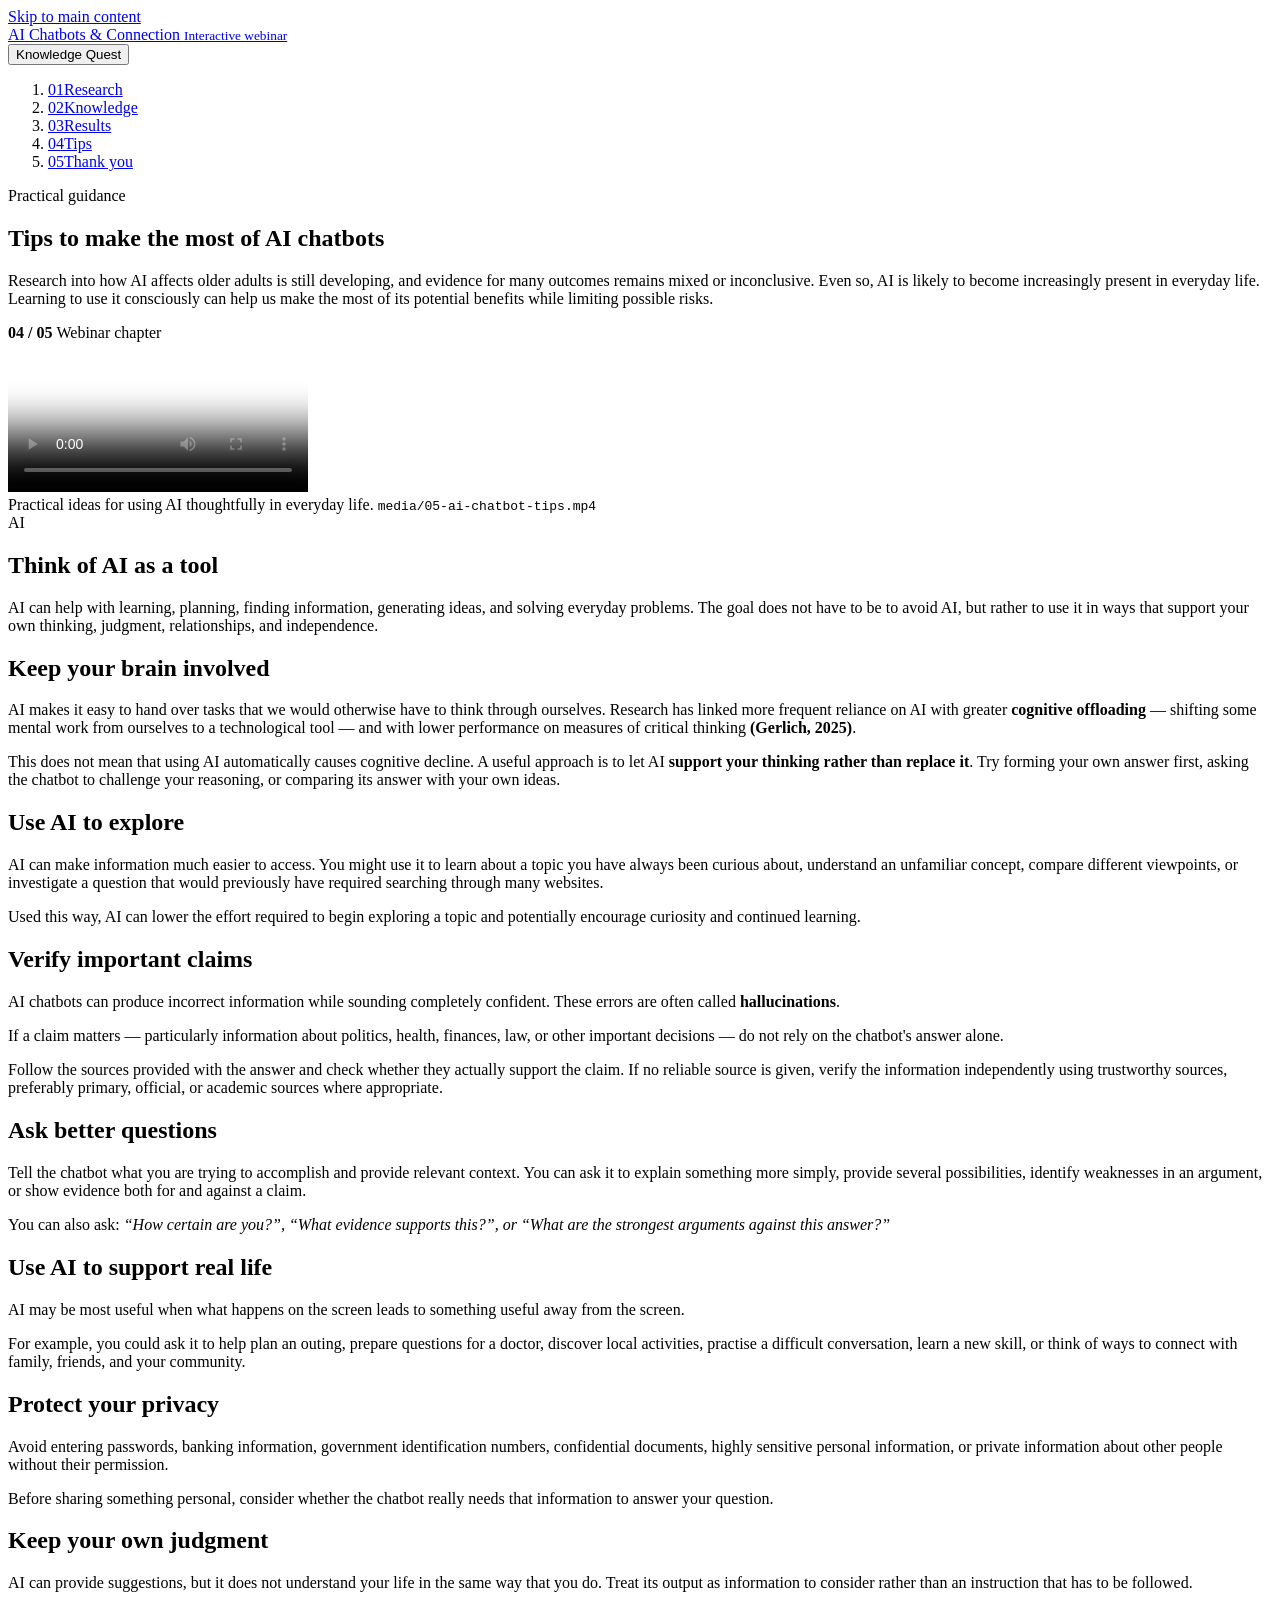
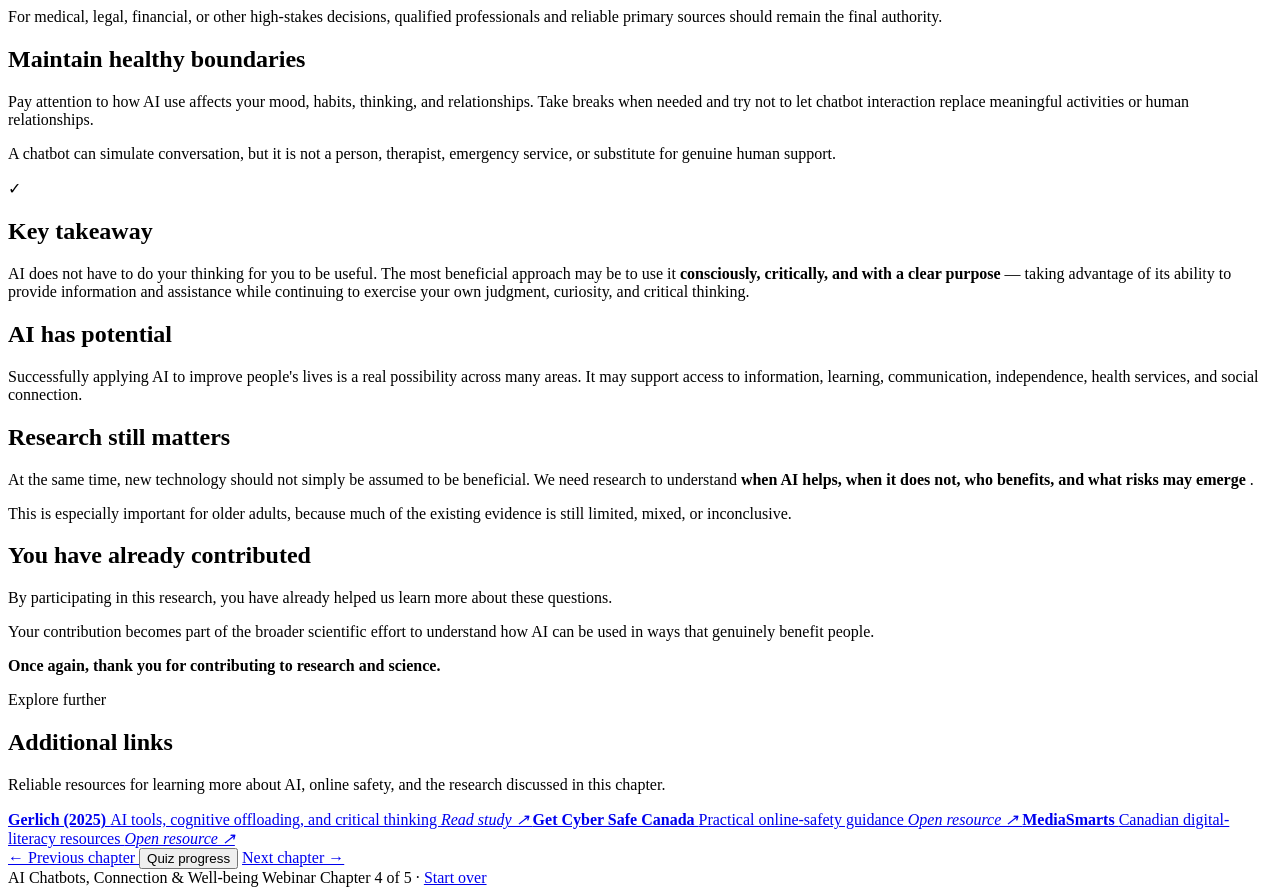
==== ai-chatbot-tips.html @ cc3e3fc9 "Add files via upload" ====
<!doctype html>
<html lang="en">
<head>
  <meta charset="utf-8">
  <meta name="viewport" content="width=device-width, initial-scale=1">

  <meta
    name="description"
    content="Practical guidance for using AI chatbots thoughtfully, including fact-checking, cognitive engagement, privacy, healthy boundaries, and real-world connection."
  >

  <title>4. Tips to make the most of AI chatbots | AI Chatbots Webinar</title>

  <link rel="stylesheet" href="assets/style.css">
  <script src="assets/app.js" defer></script>
</head>

<body>

<a class="skip-link" href="#main">Skip to main content</a>


<header class="site-header">

  <div class="header-inner">

    <a class="brand" href="index.html">
      <span class="brand-mark">AI</span>

      <span class="brand-copy">
        Chatbots & Connection
        <small>Interactive webinar</small>
      </span>
    </a>

    <div class="header-actions">
      <button class="quiz-launch" data-open-quiz>
        Knowledge Quest
      </button>
    </div>

  </div>


  <nav class="chapter-nav" aria-label="Webinar chapters">

    <ol>

      <li>
        <a href="index.html">
          <span>01</span>Research
        </a>
      </li>

      <li>
        <a href="knowledge-and-gaps.html">
          <span>02</span>Knowledge
        </a>
      </li>

      <li>
        <a href="our-results.html">
          <span>03</span>Results
        </a>
      </li>

      <li>
        <a href="ai-chatbot-tips.html" aria-current="page">
          <span>04</span>Tips
        </a>
      </li>

      <li>
        <a href="thank-you.html">
          <span>05</span>Thank you
        </a>
      </li>

    </ol>

  </nav>

</header>



<main id="main">


  <!-- HERO -->

  <section class="hero">

    <div>

      <span class="eyebrow">
        Practical guidance
      </span>

      <h1>
        Tips to make the most of AI chatbots
      </h1>

      <p>
        Research into how AI affects older adults is still developing,
        and evidence for many outcomes remains mixed or inconclusive.
        Even so, AI is likely to become increasingly present in everyday life.
        Learning to use it consciously can help us make the most of its
        potential benefits while limiting possible risks.
      </p>

    </div>


    <aside
      class="chapter-badge"
      aria-label="Chapter 4 of 5"
    >

      <strong>
        04 / 05
      </strong>

      <span>
        Webinar chapter
      </span>

    </aside>

  </section>



  <!-- VIDEO -->

  <section
    class="video-card"
    aria-label="Chapter video"
  >

    <video
      controls
      preload="metadata"
      poster="assets/poster-05.png"
    >

      <source
        src="media/05-ai-chatbot-tips.mp4"
        type="video/mp4"
      >

      Your browser does not support HTML video.

    </video>


    <div class="video-note">

      <span>
        Practical ideas for using AI thoughtfully in everyday life.
      </span>

      <code>
        media/05-ai-chatbot-tips.mp4
      </code>

    </div>

  </section>



  <!-- INTRODUCTION -->

  <section
    class="takeaway"
    aria-label="Using AI consciously"
  >

    <div class="takeaway-icon">
      AI
    </div>

    <div>

      <h2>
        Think of AI as a tool
      </h2>

      <p>
        AI can help with learning, planning, finding information,
        generating ideas, and solving everyday problems. The goal does
        not have to be to avoid AI, but rather to use it in ways that
        support your own thinking, judgment, relationships, and
        independence.
      </p>

    </div>

  </section>



  <!-- PRACTICAL TIPS -->

  <section
    class="content-grid"
    aria-label="Practical tips for using AI chatbots"
  >


    <article class="info-card">

      <h2>
        Keep your brain involved
      </h2>

      <p>
        AI makes it easy to hand over tasks that we would otherwise
        have to think through ourselves. Research has linked more
        frequent reliance on AI with greater
        <strong>cognitive offloading</strong> — shifting some mental
        work from ourselves to a technological tool — and with lower
        performance on measures of critical thinking
        <strong>(Gerlich, 2025)</strong>.
      </p>

      <p>
        This does not mean that using AI automatically causes cognitive
        decline. A useful approach is to let AI
        <strong>support your thinking rather than replace it</strong>.
        Try forming your own answer first, asking the chatbot to challenge
        your reasoning, or comparing its answer with your own ideas.
      </p>

    </article>



    <article class="info-card">

      <h2>
        Use AI to explore
      </h2>

      <p>
        AI can make information much easier to access. You might use it
        to learn about a topic you have always been curious about,
        understand an unfamiliar concept, compare different viewpoints,
        or investigate a question that would previously have required
        searching through many websites.
      </p>

      <p>
        Used this way, AI can lower the effort required to begin
        exploring a topic and potentially encourage curiosity and
        continued learning.
      </p>

    </article>



    <article class="info-card">

      <h2>
        Verify important claims
      </h2>

      <p>
        AI chatbots can produce incorrect information while sounding
        completely confident. These errors are often called
        <strong>hallucinations</strong>.
      </p>

      <p>
        If a claim matters — particularly information about politics,
        health, finances, law, or other important decisions — do not
        rely on the chatbot's answer alone.
      </p>

      <p>
        Follow the sources provided with the answer and check whether
        they actually support the claim. If no reliable source is given,
        verify the information independently using trustworthy sources,
        preferably primary, official, or academic sources where
        appropriate.
      </p>

    </article>



    <article class="info-card">

      <h2>
        Ask better questions
      </h2>

      <p>
        Tell the chatbot what you are trying to accomplish and provide
        relevant context. You can ask it to explain something more
        simply, provide several possibilities, identify weaknesses in
        an argument, or show evidence both for and against a claim.
      </p>

      <p>
        You can also ask:
        <em>
          “How certain are you?”, “What evidence supports this?”,
          or “What are the strongest arguments against this answer?”
        </em>
      </p>

    </article>



    <article class="info-card">

      <h2>
        Use AI to support real life
      </h2>

      <p>
        AI may be most useful when what happens on the screen leads to
        something useful away from the screen.
      </p>

      <p>
        For example, you could ask it to help plan an outing, prepare
        questions for a doctor, discover local activities, practise a
        difficult conversation, learn a new skill, or think of ways to
        connect with family, friends, and your community.
      </p>

    </article>



    <article class="info-card">

      <h2>
        Protect your privacy
      </h2>

      <p>
        Avoid entering passwords, banking information, government
        identification numbers, confidential documents, highly sensitive
        personal information, or private information about other people
        without their permission.
      </p>

      <p>
        Before sharing something personal, consider whether the chatbot
        really needs that information to answer your question.
      </p>

    </article>



    <article class="info-card">

      <h2>
        Keep your own judgment
      </h2>

      <p>
        AI can provide suggestions, but it does not understand your life
        in the same way that you do. Treat its output as information to
        consider rather than an instruction that has to be followed.
      </p>

      <p>
        For medical, legal, financial, or other high-stakes decisions,
        qualified professionals and reliable primary sources should
        remain the final authority.
      </p>

    </article>



    <article class="info-card">

      <h2>
        Maintain healthy boundaries
      </h2>

      <p>
        Pay attention to how AI use affects your mood, habits, thinking,
        and relationships. Take breaks when needed and try not to let
        chatbot interaction replace meaningful activities or human
        relationships.
      </p>

      <p>
        A chatbot can simulate conversation, but it is not a person,
        therapist, emergency service, or substitute for genuine human
        support.
      </p>

    </article>


  </section>



  <!-- KEY TAKEAWAY -->

  <section class="takeaway">

    <div class="takeaway-icon">
      ✓
    </div>

    <div>

      <h2>
        Key takeaway
      </h2>

      <p>
        AI does not have to do your thinking for you to be useful.
        The most beneficial approach may be to use it
        <strong>
          consciously, critically, and with a clear purpose
        </strong>
        — taking advantage of its ability to provide information and
        assistance while continuing to exercise your own judgment,
        curiosity, and critical thinking.
      </p>

    </div>

  </section>



  <!-- RESEARCH / BIGGER PICTURE -->

  <section
    class="content-grid"
    aria-label="The bigger picture"
  >

    <article class="info-card">

      <h2>
        AI has potential
      </h2>

      <p>
        Successfully applying AI to improve people's lives is a real
        possibility across many areas. It may support access to
        information, learning, communication, independence, health
        services, and social connection.
      </p>

    </article>


    <article class="info-card">

      <h2>
        Research still matters
      </h2>

      <p>
        At the same time, new technology should not simply be assumed
        to be beneficial. We need research to understand
        <strong>
          when AI helps, when it does not, who benefits, and what risks
          may emerge
        </strong>.
      </p>

      <p>
        This is especially important for older adults, because much of
        the existing evidence is still limited, mixed, or inconclusive.
      </p>

    </article>


    <article class="info-card">

      <h2>
        You have already contributed
      </h2>

      <p>
        By participating in this research, you have already helped us
        learn more about these questions.
      </p>

      <p>
        Your contribution becomes part of the broader scientific effort
        to understand how AI can be used in ways that genuinely benefit
        people.
      </p>

      <p>
        <strong>
          Once again, thank you for contributing to research and science.
        </strong>
      </p>

    </article>

  </section>



  <!-- RESOURCES -->

  <section class="resources">

    <div class="section-heading">

      <div>

        <span class="eyebrow">
          Explore further
        </span>

        <h2>
          Additional links
        </h2>

      </div>

      <p>
        Reliable resources for learning more about AI, online safety,
        and the research discussed in this chapter.
      </p>

    </div>


    <div class="resource-list">


      <a
        class="resource-link"
        href="https://doi.org/10.3390/soc15010006"
        target="_blank"
        rel="noopener noreferrer"
      >

        <strong>
          Gerlich (2025)
        </strong>

        <span>
          AI tools, cognitive offloading, and critical thinking
        </span>

        <em>
          Read study ↗
        </em>

      </a>



      <a
        class="resource-link"
        href="https://www.getcybersafe.gc.ca/en"
        target="_blank"
        rel="noopener noreferrer"
      >

        <strong>
          Get Cyber Safe Canada
        </strong>

        <span>
          Practical online-safety guidance
        </span>

        <em>
          Open resource ↗
        </em>

      </a>



      <a
        class="resource-link"
        href="https://mediasmarts.ca/"
        target="_blank"
        rel="noopener noreferrer"
      >

        <strong>
          MediaSmarts
        </strong>

        <span>
          Canadian digital-literacy resources
        </span>

        <em>
          Open resource ↗
        </em>

      </a>


    </div>

  </section>



  <!-- PAGE NAVIGATION -->

  <nav
    class="page-controls"
    aria-label="Chapter controls"
  >

    <a href="our-results.html">
      ← Previous chapter
    </a>

    <button data-open-quiz>
      Quiz progress
    </button>

    <a
      class="next"
      href="thank-you.html"
    >
      Next chapter →
    </a>

  </nav>


</main>



<footer class="site-footer">

  <div class="footer-inner">

    <span>
      AI Chatbots, Connection & Well-being Webinar
    </span>

    <span>
      Chapter 4 of 5 ·
      <a href="index.html">
        Start over
      </a>
    </span>

  </div>

</footer>



<!-- QUIZ DIALOG -->

<dialog
  class="quiz-dialog"
  id="quizDialog"
  aria-labelledby="quizTitle"
>

  <div class="quiz-shell">

    <div class="quiz-top">

      <div>

        <span class="eyebrow">
          Interactive game
        </span>

        <h2 id="quizTitle">
          Knowledge Quest
        </h2>

      </div>


      <button
        class="quiz-close"
        data-close-quiz
        aria-label="Close quiz"
      >
        ×
      </button>

    </div>


    <div id="quizContent"></div>

  </div>

</dialog>


</body>
</html>
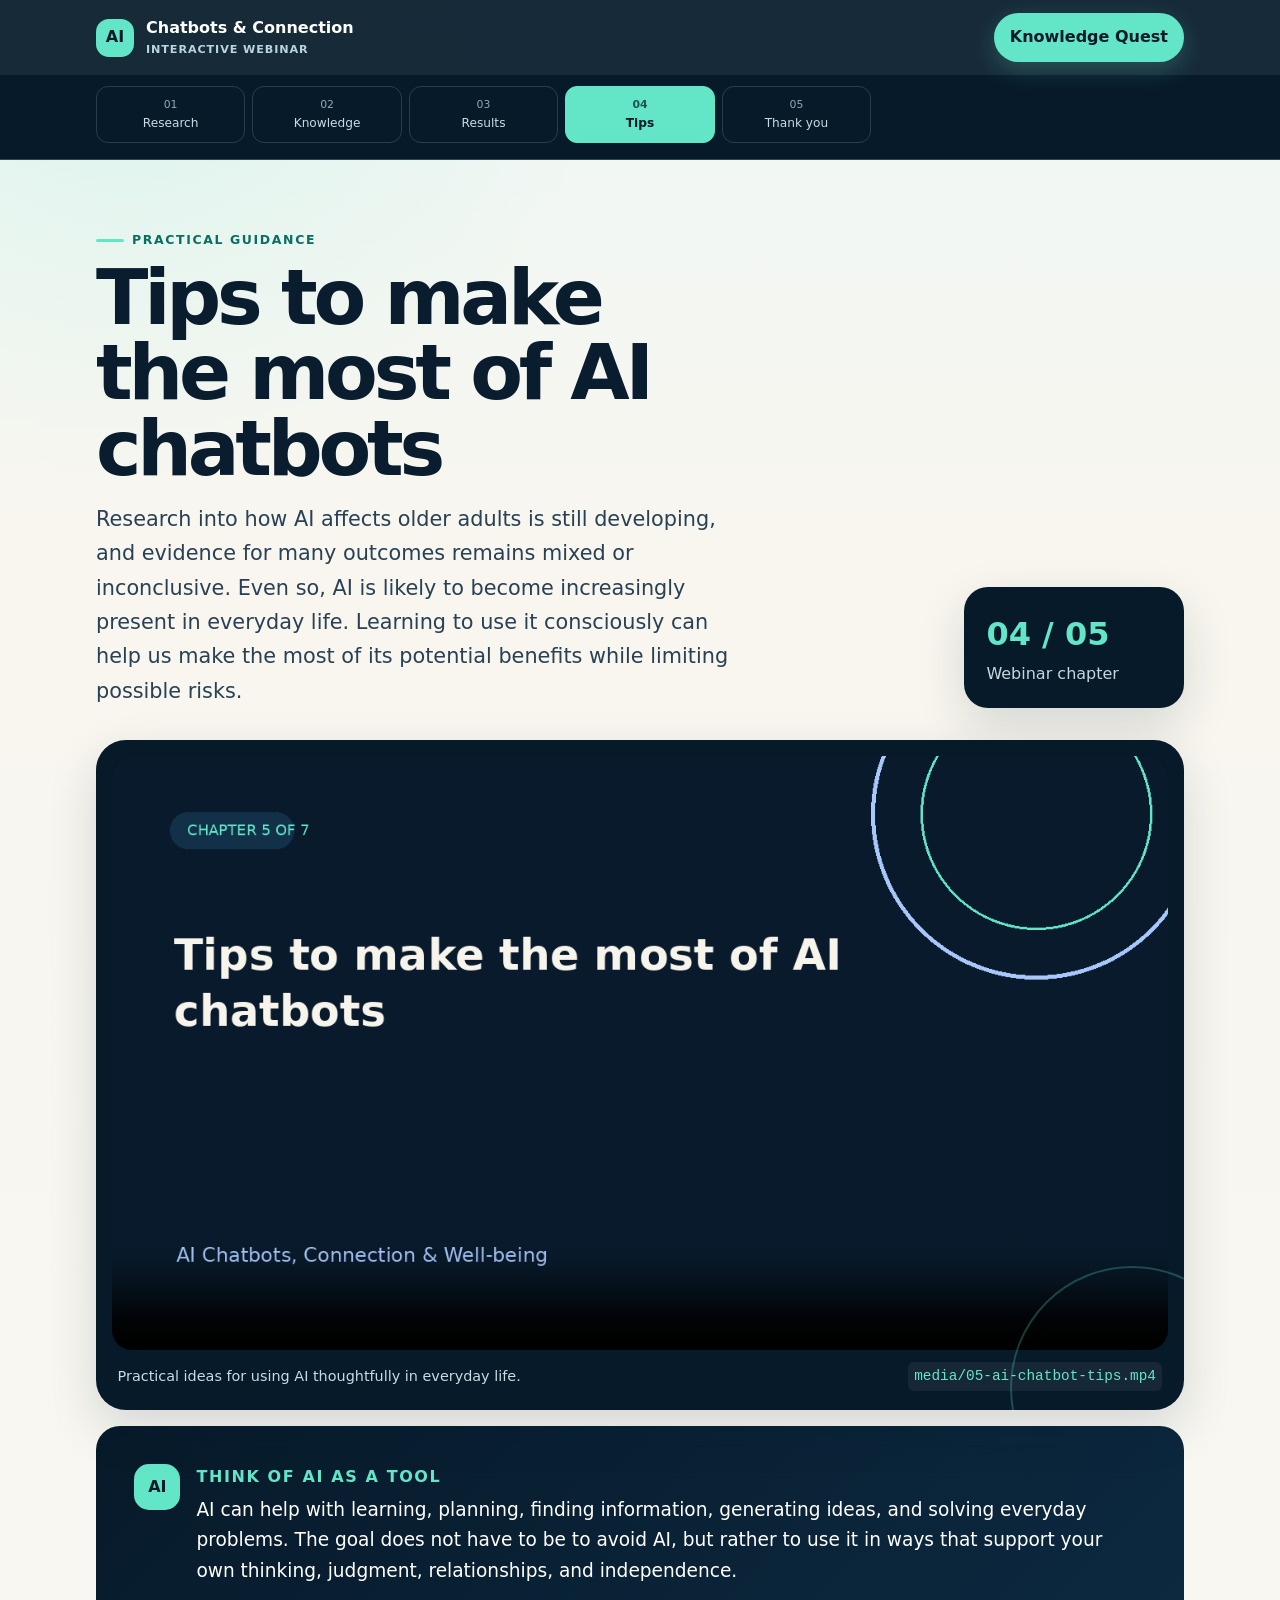
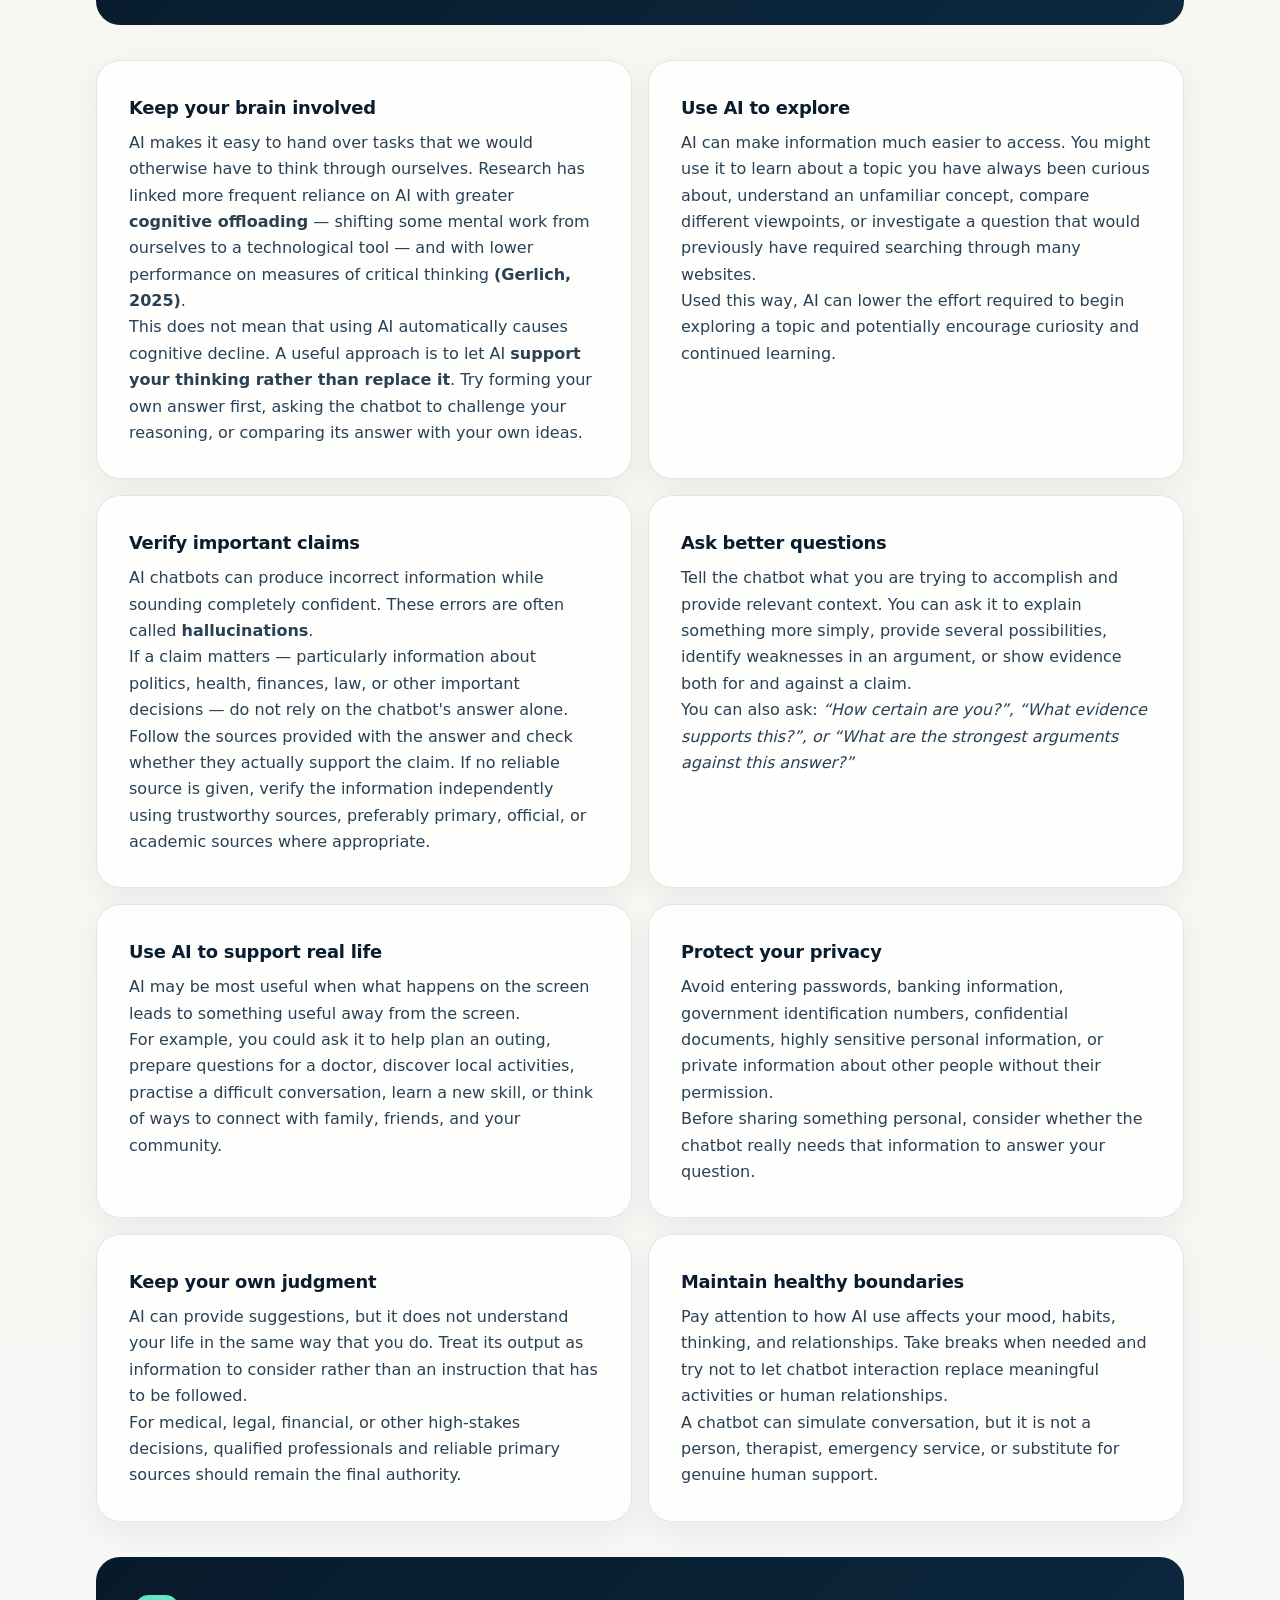
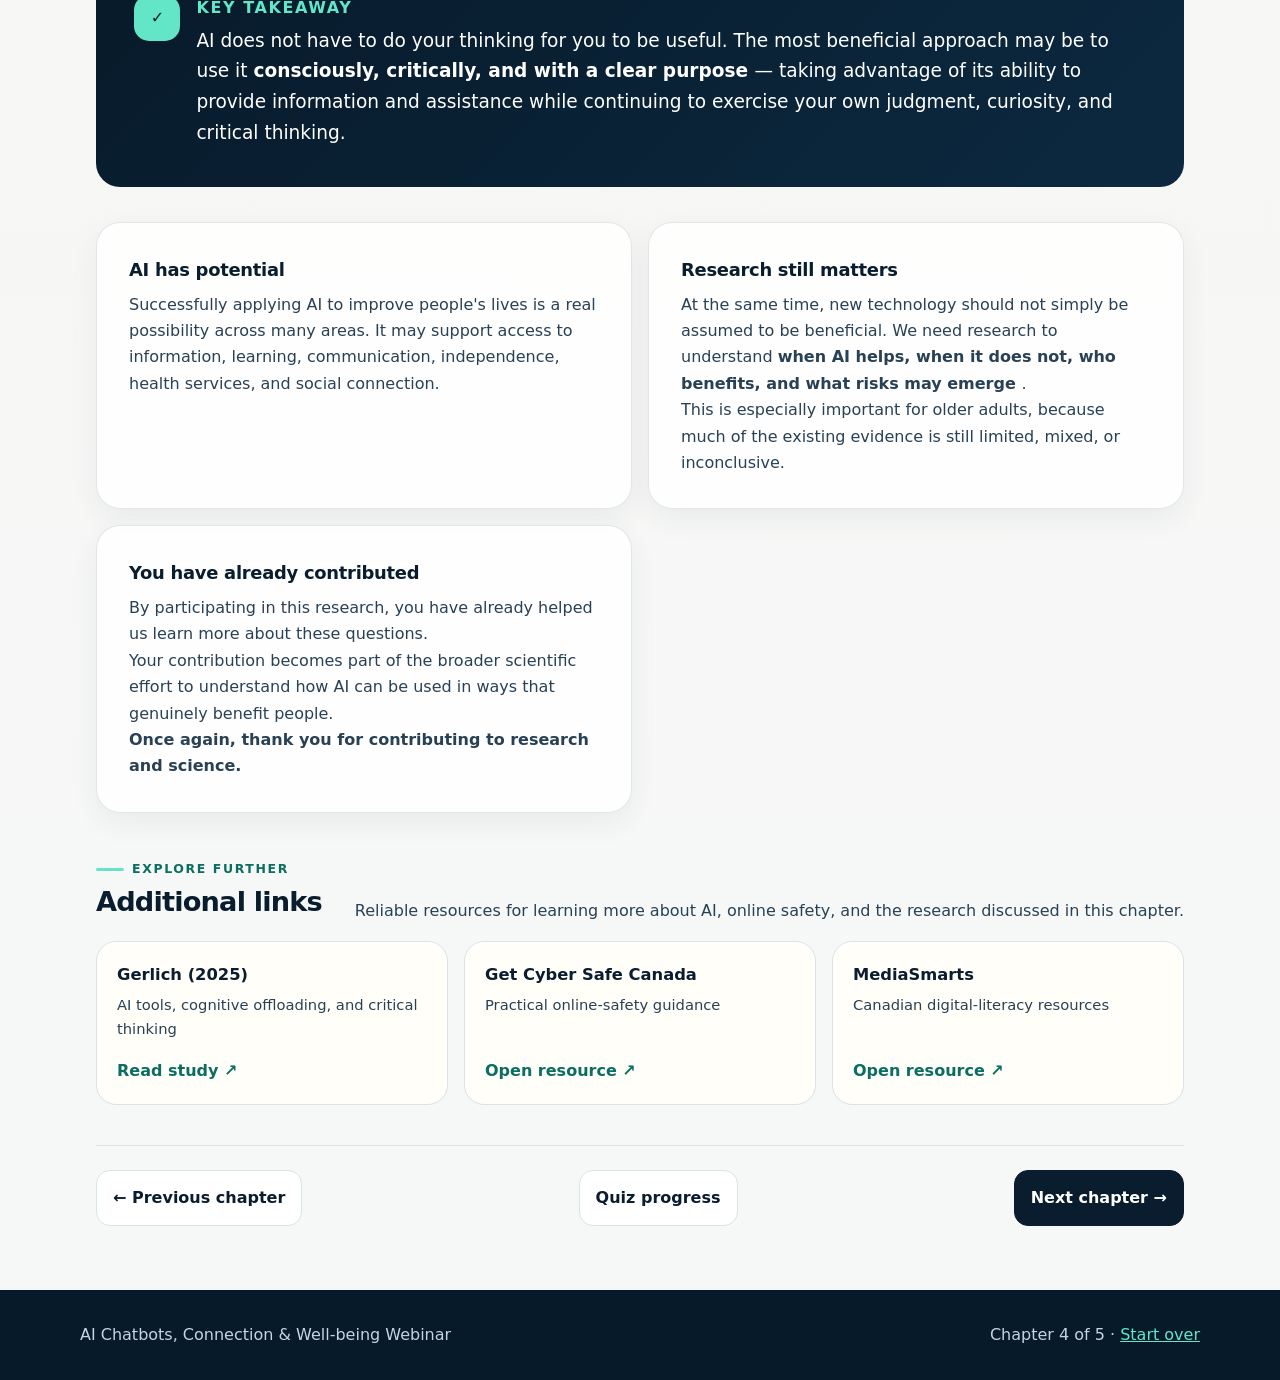
==== commit 9a646dd1: "Update paths for CSS and JS files in HTML" ====
--- a/ai-chatbot-tips.html
+++ b/ai-chatbot-tips.html
@@ -11,8 +11,8 @@
 
   <title>4. Tips to make the most of AI chatbots | AI Chatbots Webinar</title>
 
-  <link rel="stylesheet" href="assets/style.css">
-  <script src="assets/app.js" defer></script>
+  <link rel="stylesheet" href="style.css">
+  <script src="app.js" defer></script>
 </head>
 
 <body>
@@ -141,7 +141,7 @@
     <video
       controls
       preload="metadata"
-      poster="assets/poster-05.png"
+      poster="poster-05.png"
     >
 
       <source
@@ -711,4 +711,4 @@
 
 
 </body>
-</html>+</html>
--- a/style.css
+++ b/style.css
@@ -0,0 +1,218 @@
+
+:root{
+  --ink:#0a1d2f;
+  --ink-soft:#294154;
+  --navy:#071a2a;
+  --navy-2:#0c2940;
+  --mint:#62e6c7;
+  --sky:#a8c7fa;
+  --cream:#f7f4ec;
+  --paper:#fffef9;
+  --line:#d9e3e8;
+  --warning:#f4c36a;
+  --shadow:0 18px 50px rgba(5,27,43,.14);
+  --radius:24px;
+  --max:1120px;
+}
+*{box-sizing:border-box}
+html{scroll-behavior:smooth}
+body{
+  margin:0;
+  font-family:Inter,ui-sans-serif,system-ui,-apple-system,BlinkMacSystemFont,"Segoe UI",sans-serif;
+  color:var(--ink);
+  background:
+    radial-gradient(circle at 10% 0%,rgba(98,230,199,.15),transparent 30rem),
+    linear-gradient(180deg,#eef7f5 0,#f8f6ef 34rem,#f6f8f8 100%);
+  line-height:1.65;
+}
+a{color:inherit}
+button,input{font:inherit}
+.skip-link{
+  position:absolute;left:-9999px;top:8px;background:white;padding:.75rem 1rem;z-index:1000;border-radius:10px
+}
+.skip-link:focus{left:8px}
+.site-header{
+  position:sticky;top:0;z-index:50;
+  background:rgba(7,26,42,.93);
+  backdrop-filter:blur(16px);
+  color:white;
+  border-bottom:1px solid rgba(255,255,255,.12)
+}
+.header-inner{
+  max-width:var(--max);margin:auto;padding:.8rem 1rem;
+  display:flex;align-items:center;justify-content:space-between;gap:1rem
+}
+.brand{display:flex;align-items:center;gap:.75rem;text-decoration:none;font-weight:800}
+.brand-mark{
+  width:38px;height:38px;border-radius:13px;
+  display:grid;place-items:center;background:var(--mint);color:var(--navy);font-weight:900
+}
+.brand-copy small{display:block;color:#b9d5df;font-size:.7rem;letter-spacing:.08em;text-transform:uppercase}
+.header-actions{display:flex;align-items:center;gap:.7rem}
+.quiz-launch{
+  border:0;border-radius:999px;padding:.72rem 1rem;font-weight:800;
+  color:var(--navy);background:var(--mint);cursor:pointer;
+  box-shadow:0 8px 24px rgba(98,230,199,.22)
+}
+.menu-toggle{display:none;background:transparent;border:1px solid rgba(255,255,255,.35);color:white;border-radius:10px;padding:.55rem .75rem}
+.chapter-nav{background:var(--navy);color:white}
+.chapter-nav ol{
+  max-width:var(--max);margin:0 auto;padding:.7rem 1rem 1rem;
+  display:grid;grid-template-columns:repeat(7,1fr);gap:.45rem;list-style:none
+}
+.chapter-nav a{
+  display:block;text-decoration:none;text-align:center;
+  border:1px solid rgba(255,255,255,.15);border-radius:12px;
+  padding:.52rem .35rem;color:#c9dce4;font-size:.76rem;white-space:nowrap;overflow:hidden;text-overflow:ellipsis
+}
+.chapter-nav a span{display:block;font-size:.68rem;opacity:.72}
+.chapter-nav a:hover,.chapter-nav a:focus-visible{border-color:var(--mint);color:white}
+.chapter-nav a[aria-current="page"]{background:var(--mint);color:var(--navy);border-color:var(--mint);font-weight:900}
+main{max-width:var(--max);margin:auto;padding:clamp(2rem,5vw,4rem) 1rem 4rem}
+.hero{
+  display:grid;grid-template-columns:minmax(0,1.25fr) minmax(260px,.75fr);
+  gap:clamp(1.5rem,4vw,4rem);align-items:end;margin-bottom:2rem
+}
+.eyebrow{
+  display:inline-flex;align-items:center;gap:.5rem;
+  text-transform:uppercase;letter-spacing:.13em;font-weight:900;font-size:.78rem;color:#0b6e61
+}
+.eyebrow::before{content:"";width:28px;height:3px;background:var(--mint);border-radius:999px}
+h1{font-size:clamp(2.4rem,6vw,5.7rem);line-height:.98;letter-spacing:-.055em;margin:.6rem 0 1rem;max-width:950px}
+.hero p{font-size:clamp(1.05rem,2vw,1.3rem);color:var(--ink-soft);max-width:760px;margin:0}
+.chapter-badge{
+  justify-self:end;background:var(--navy);color:white;border-radius:var(--radius);padding:1.3rem 1.4rem;
+  min-width:220px;box-shadow:var(--shadow)
+}
+.chapter-badge strong{display:block;font-size:2rem;color:var(--mint)}
+.chapter-badge span{color:#c4d7df}
+.video-card{
+  background:var(--navy);padding:clamp(.65rem,2vw,1rem);border-radius:30px;box-shadow:var(--shadow);
+  position:relative;overflow:hidden;margin:2rem 0 1rem
+}
+.video-card::after{
+  content:"";position:absolute;inset:auto -70px -100px auto;width:240px;height:240px;border-radius:50%;
+  border:2px solid rgba(98,230,199,.25);pointer-events:none
+}
+.video-card video{display:block;width:100%;aspect-ratio:16/9;border-radius:20px;background:#020b12}
+.video-note{
+  display:flex;justify-content:space-between;gap:1rem;align-items:center;color:#c8dbe4;padding:.75rem .35rem .15rem;font-size:.9rem
+}
+.video-note code{color:var(--mint);background:rgba(255,255,255,.06);padding:.18rem .4rem;border-radius:6px}
+.content-grid{
+  margin:2.2rem 0;display:grid;grid-template-columns:repeat(2,minmax(0,1fr));gap:1rem
+}
+.info-card{
+  background:rgba(255,255,255,.82);border:1px solid rgba(17,60,74,.12);
+  border-radius:var(--radius);padding:clamp(1.25rem,3vw,2rem);
+  box-shadow:0 10px 30px rgba(11,41,56,.06)
+}
+.info-card h2{font-size:1.12rem;margin:0 0 .45rem;letter-spacing:-.015em}
+.info-card p{margin:0;color:var(--ink-soft)}
+.results-panel{
+  background:#fff8df;border:1px solid #e8c66d;border-radius:var(--radius);
+  padding:1.2rem 1.4rem;margin:1.4rem 0
+}
+.results-panel strong{display:block;margin-bottom:.25rem}
+.placeholder-grid{display:grid;grid-template-columns:repeat(4,1fr);gap:.8rem;margin-top:1rem}
+.placeholder-stat{background:white;border:1px dashed #c89c35;border-radius:16px;padding:1rem}
+.placeholder-stat b{display:block;font-size:1.25rem;color:#865e0c}
+.takeaway{
+  background:linear-gradient(135deg,var(--navy),var(--navy-2));
+  color:white;border-radius:var(--radius);padding:clamp(1.4rem,4vw,2.4rem);
+  display:grid;grid-template-columns:auto 1fr;gap:1rem;align-items:start
+}
+.takeaway-icon{width:46px;height:46px;display:grid;place-items:center;border-radius:15px;background:var(--mint);color:var(--navy);font-weight:900}
+.takeaway h2{margin:0 0 .25rem;font-size:1rem;color:var(--mint);text-transform:uppercase;letter-spacing:.1em}
+.takeaway p{margin:0;font-size:1.16rem}
+.resources{margin:2.5rem 0}
+.section-heading{display:flex;justify-content:space-between;gap:1rem;align-items:end;margin-bottom:1rem}
+.section-heading h2{font-size:1.7rem;margin:0;letter-spacing:-.03em}
+.section-heading p{margin:0;color:var(--ink-soft)}
+.resource-list{display:grid;grid-template-columns:repeat(3,minmax(0,1fr));gap:1rem}
+.resource-link{
+  text-decoration:none;background:var(--paper);border:1px solid var(--line);border-radius:20px;padding:1.25rem;
+  display:flex;flex-direction:column;min-height:160px;transition:.2s transform,.2s box-shadow,.2s border-color
+}
+.resource-link:hover,.resource-link:focus-visible{transform:translateY(-3px);box-shadow:var(--shadow);border-color:var(--mint)}
+.resource-link strong{font-size:1.02rem}
+.resource-link span{color:var(--ink-soft);font-size:.92rem;margin-top:.3rem}
+.resource-link em{font-style:normal;margin-top:auto;padding-top:1rem;font-weight:900;color:#0b6e61}
+.page-controls{
+  display:flex;justify-content:space-between;gap:1rem;align-items:center;
+  border-top:1px solid var(--line);padding-top:1.5rem;margin-top:2.5rem
+}
+.page-controls a,.page-controls button{
+  text-decoration:none;border:1px solid var(--line);background:white;color:var(--ink);
+  border-radius:14px;padding:.85rem 1rem;font-weight:800;cursor:pointer
+}
+.page-controls .next{background:var(--ink);color:white;border-color:var(--ink)}
+.site-footer{background:var(--navy);color:#c3d6df;padding:2rem 1rem}
+.footer-inner{max-width:var(--max);margin:auto;display:flex;justify-content:space-between;gap:1rem;align-items:center}
+.footer-inner a{color:var(--mint)}
+/* Quiz */
+.quiz-dialog{
+  width:min(720px,calc(100% - 1.25rem));border:0;border-radius:28px;padding:0;
+  box-shadow:0 30px 100px rgba(0,0,0,.35);background:var(--paper)
+}
+.quiz-dialog::backdrop{background:rgba(2,10,16,.76);backdrop-filter:blur(4px)}
+.quiz-shell{padding:clamp(1.2rem,4vw,2rem)}
+.quiz-top{display:flex;justify-content:space-between;gap:1rem;align-items:start}
+.quiz-top h2{margin:0;font-size:1.7rem;letter-spacing:-.03em}
+.quiz-close{border:0;background:#e9eff1;width:38px;height:38px;border-radius:50%;cursor:pointer;font-size:1.2rem}
+.quiz-meta{display:flex;gap:.7rem;flex-wrap:wrap;margin:1rem 0}
+.pill{padding:.36rem .7rem;border-radius:999px;background:#e8f6f3;font-weight:800;font-size:.86rem}
+.quiz-progress{height:10px;background:#dce6e8;border-radius:999px;overflow:hidden}
+.quiz-progress span{display:block;height:100%;width:0;background:var(--mint);transition:width .25s}
+.question{font-size:1.25rem;font-weight:850;margin:1.35rem 0 .85rem}
+.answer-list{display:grid;gap:.65rem}
+.answer{
+  width:100%;text-align:left;border:1px solid var(--line);background:white;border-radius:14px;padding:.9rem 1rem;
+  cursor:pointer;display:flex;gap:.75rem;align-items:flex-start
+}
+.answer:hover,.answer:focus-visible{border-color:#5ebfac}
+.answer.selected{border-color:#0d8b75;background:#effbf8}
+.answer.correct{border-color:#2c916b;background:#e9f8ef}
+.answer.incorrect{border-color:#bd5555;background:#fff0f0}
+.answer-key{
+  flex:0 0 28px;height:28px;border-radius:8px;background:#edf1f2;display:grid;place-items:center;font-weight:900
+}
+.feedback{
+  margin-top:1rem;padding:1rem;border-radius:14px;background:#eef5f6;display:none
+}
+.feedback.show{display:block}
+.quiz-actions{display:flex;justify-content:flex-end;gap:.75rem;margin-top:1rem}
+.quiz-actions button{border:0;border-radius:12px;padding:.8rem 1rem;font-weight:900;cursor:pointer}
+.quiz-actions .primary{background:var(--ink);color:white}
+.quiz-actions .secondary{background:#e7edef;color:var(--ink)}
+.quiz-finish{text-align:center;padding:1rem 0}
+.quiz-finish .score-ring{
+  width:150px;height:150px;border-radius:50%;display:grid;place-items:center;margin:1rem auto;
+  border:14px solid var(--mint);background:var(--navy);color:white;font-size:2rem;font-weight:900
+}
+.confetti{position:fixed;inset:0;pointer-events:none;overflow:hidden;z-index:9999}
+.confetti i{position:absolute;top:-10px;width:10px;height:16px;background:var(--mint);animation:fall 1.7s linear forwards}
+@keyframes fall{to{transform:translateY(105vh) rotate(720deg)}}
+@media (max-width:850px){
+  .hero{grid-template-columns:1fr}
+  .chapter-badge{justify-self:start}
+  .content-grid,.resource-list{grid-template-columns:1fr}
+  .placeholder-grid{grid-template-columns:repeat(2,1fr)}
+  .chapter-nav ol{grid-template-columns:repeat(7,minmax(84px,1fr));overflow:auto}
+}
+@media (max-width:560px){
+  .brand-copy{display:none}
+  .menu-toggle{display:inline-block}
+  .header-actions .quiz-launch{padding:.65rem .8rem}
+  h1{font-size:2.55rem}
+  .video-note{display:block}
+  .video-note code{display:inline-block;margin-top:.35rem}
+  .takeaway{grid-template-columns:1fr}
+  .page-controls{align-items:stretch;flex-direction:column}
+  .page-controls a,.page-controls button{text-align:center}
+  .placeholder-grid{grid-template-columns:1fr}
+  .footer-inner{align-items:flex-start;flex-direction:column}
+}
+@media (prefers-reduced-motion:reduce){
+  *{scroll-behavior:auto!important;animation:none!important;transition:none!important}
+}
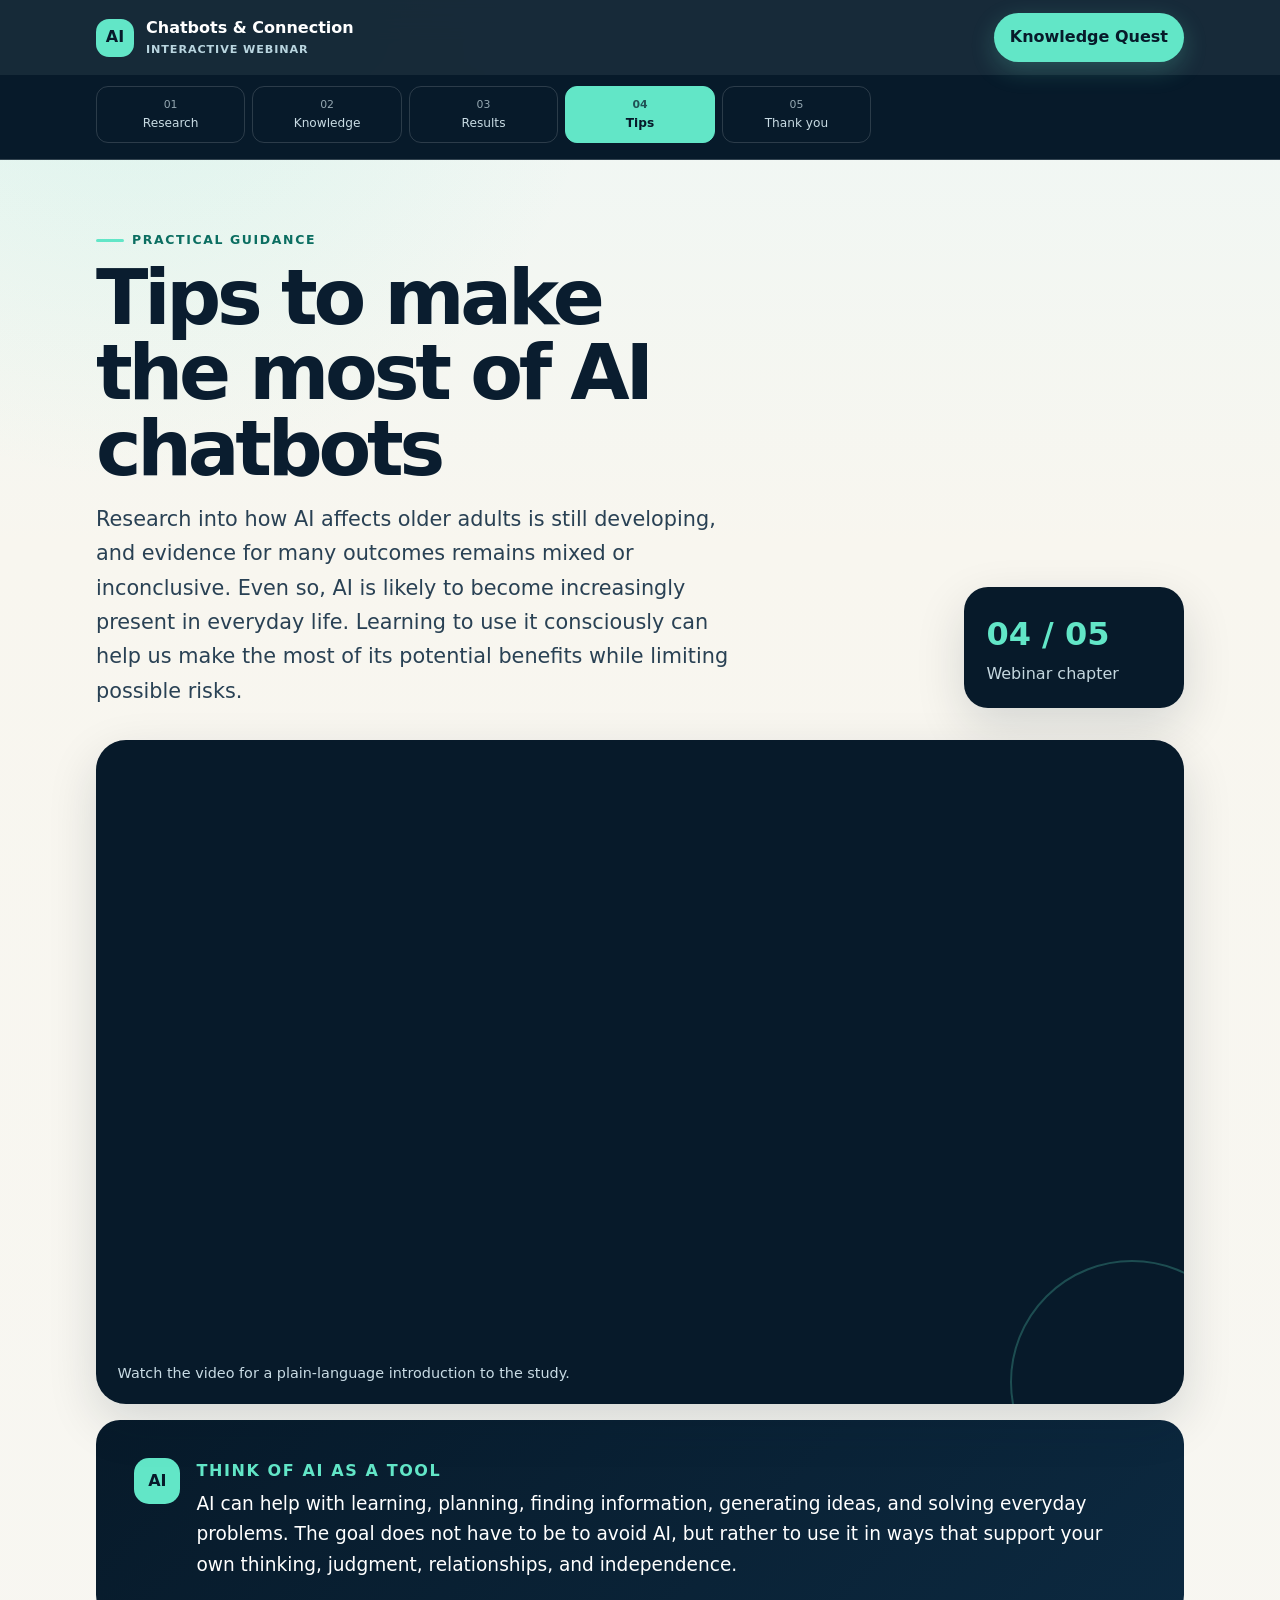
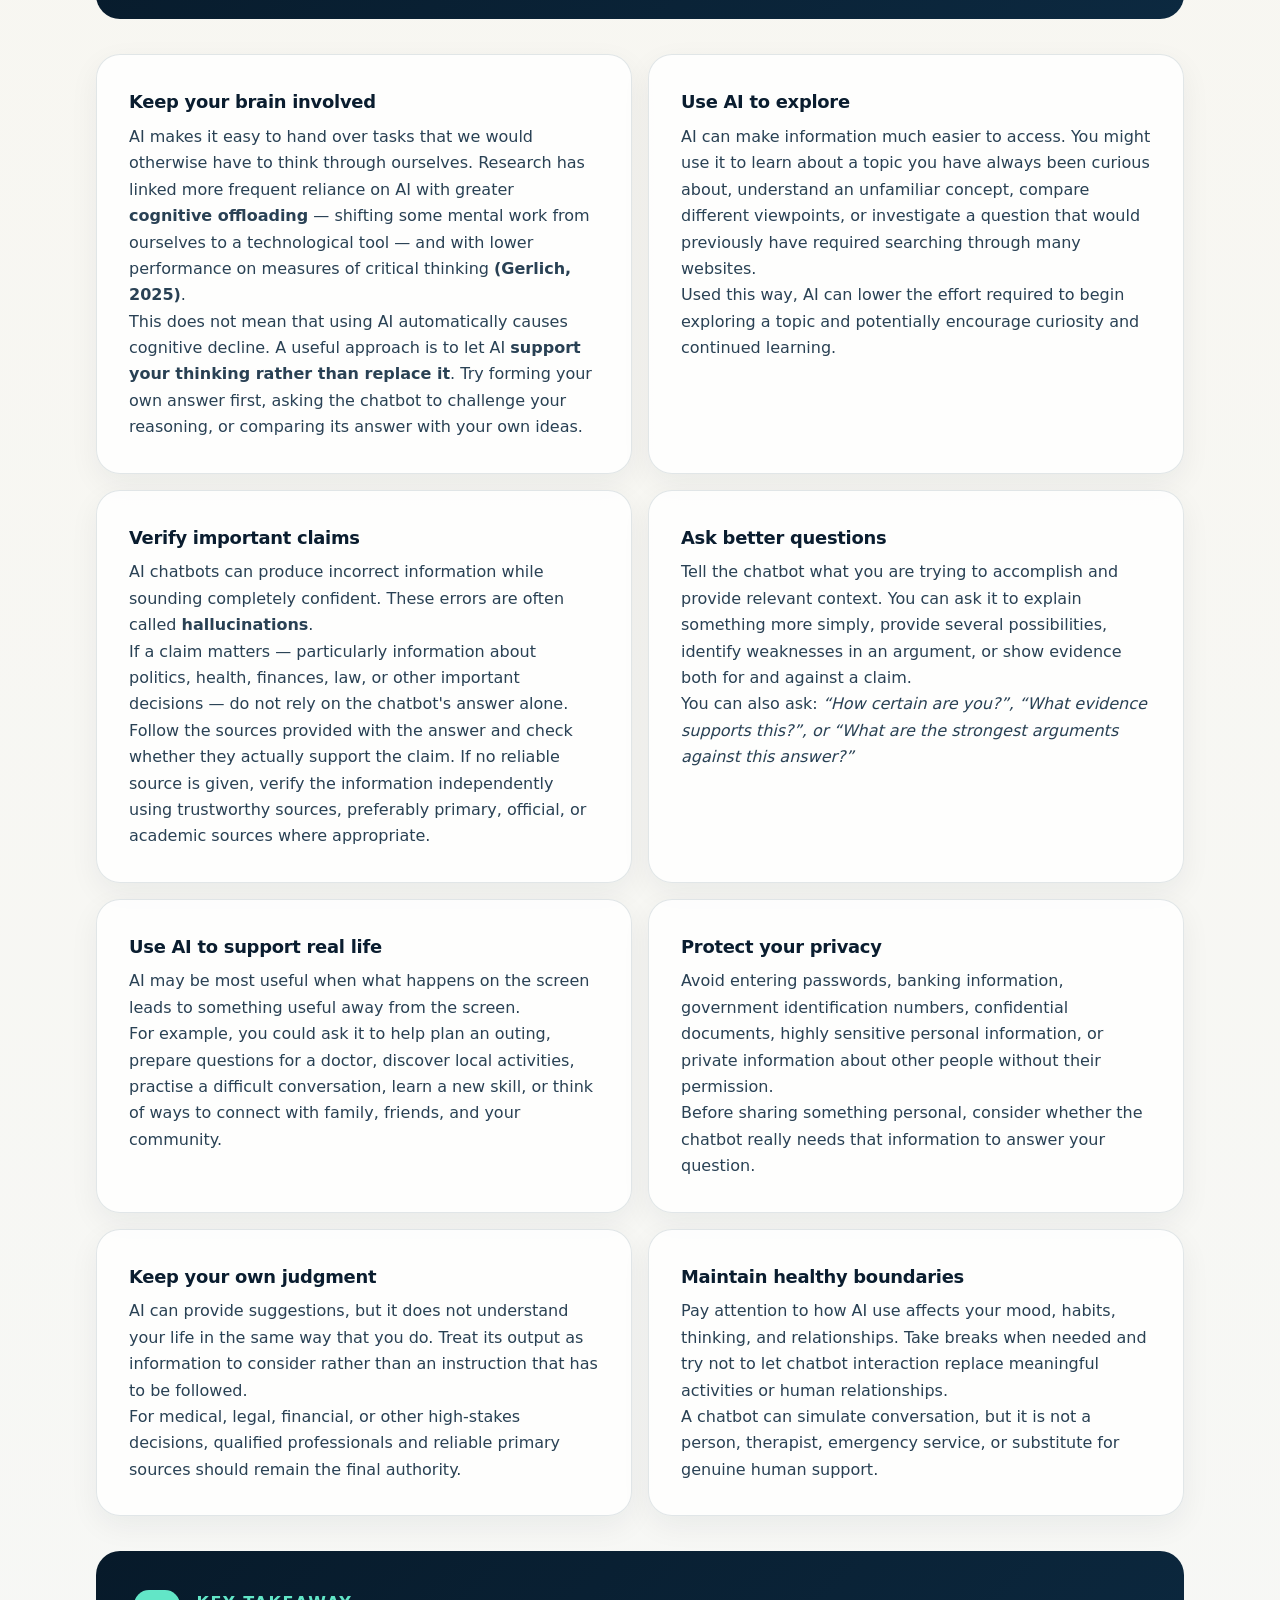
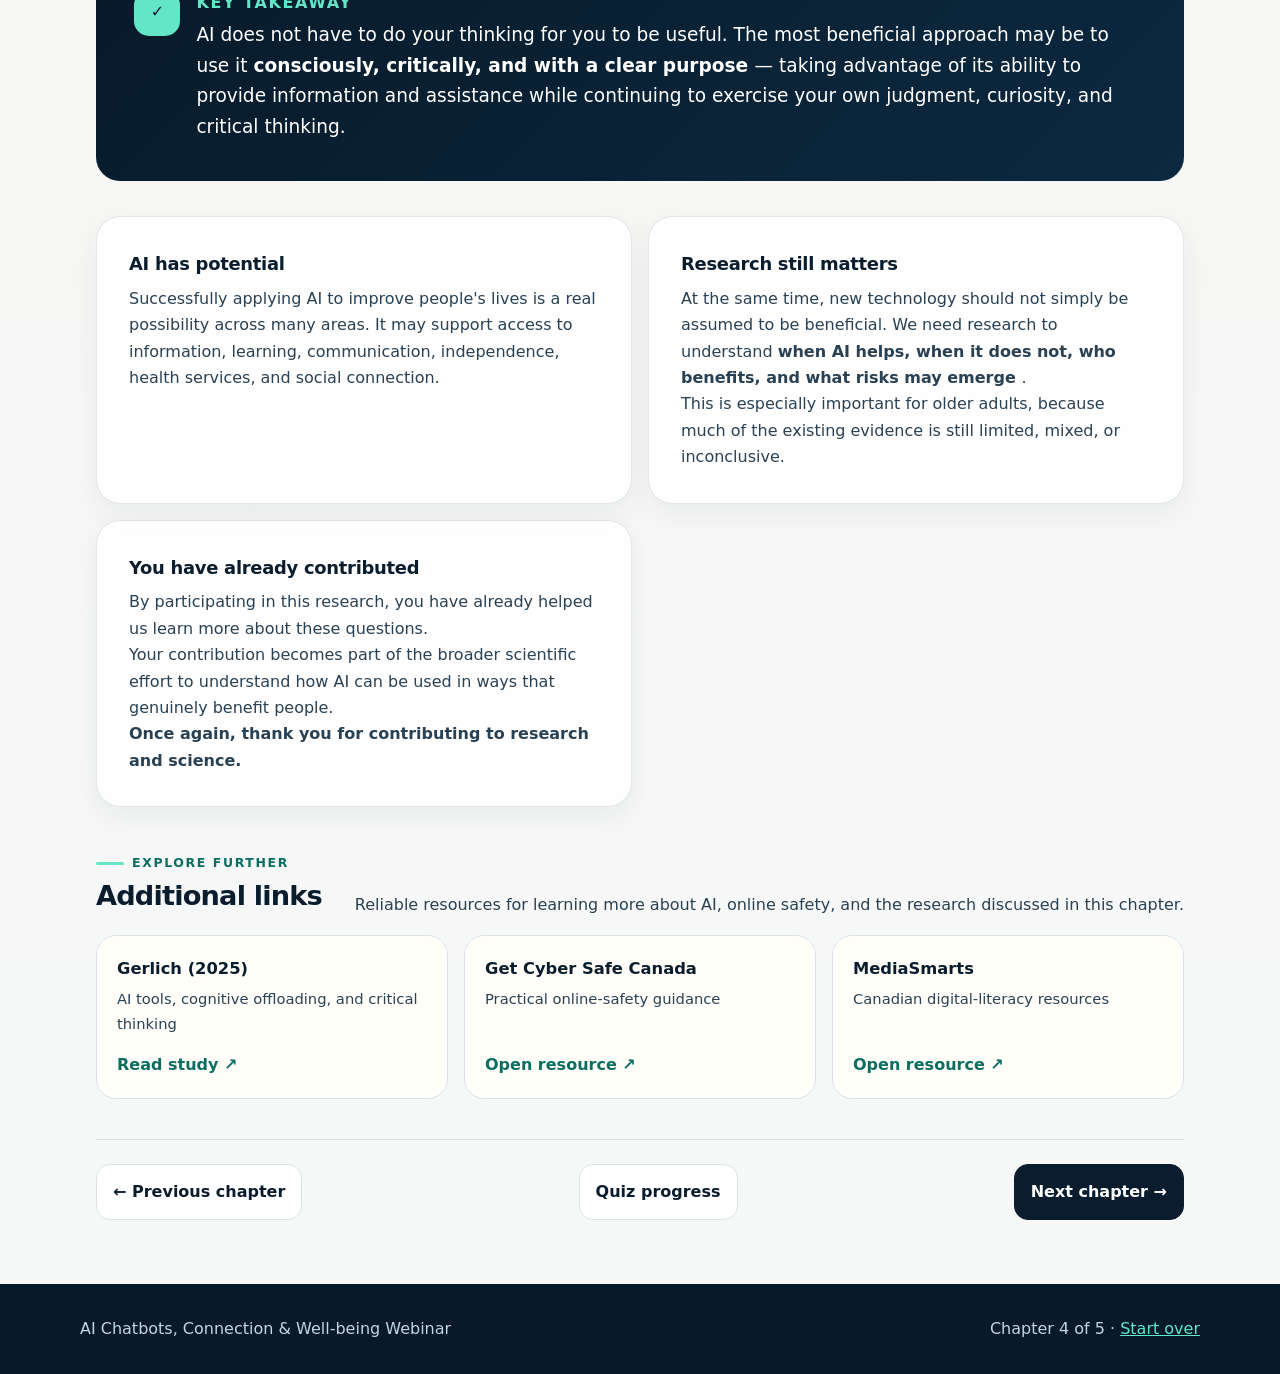
==== commit eeef8923: "Embed YouTube video instead of local video Replaced video element with an iframe for YouTube video e" ====
--- a/ai-chatbot-tips.html
+++ b/ai-chatbot-tips.html
@@ -133,40 +133,48 @@
 
   <!-- VIDEO -->
 
-  <section
-    class="video-card"
-    aria-label="Chapter video"
-  >
-
-    <video
-      controls
-      preload="metadata"
-      poster="poster-05.png"
-    >
-
-      <source
-        src="media/05-ai-chatbot-tips.mp4"
-        type="video/mp4"
-      >
-
-      Your browser does not support HTML video.
-
-    </video>
-
-
-    <div class="video-note">
-
-      <span>
-        Practical ideas for using AI thoughtfully in everyday life.
-      </span>
-
-      <code>
-        media/05-ai-chatbot-tips.mp4
-      </code>
-
-    </div>
-
-  </section>
+<!-- ==========================================
+     VIDEO
+     ========================================== -->
+
+<section
+  class="video-card"
+  aria-label="Chapter video"
+>
+
+  <div style="
+    position: relative;
+    width: 100%;
+    padding-bottom: 56.25%;
+    height: 0;
+    overflow: hidden;
+    border-radius: 12px;
+  ">
+
+    <iframe
+      src="https://youtu.be/PHUsa2tgUDc"
+      title="Chapter 1: Research Overview"
+      style="
+        position: absolute;
+        top: 0;
+        left: 0;
+        width: 100%;
+        height: 100%;
+        border: 0;
+      "
+      allow="accelerometer; autoplay; clipboard-write; encrypted-media; gyroscope; picture-in-picture; web-share"
+      allowfullscreen
+    ></iframe>
+
+  </div>
+
+  <div class="video-note">
+    <span>
+      Watch the video for a plain-language introduction to the study.
+    </span>
+  </div>
+
+</section>
 
 
 
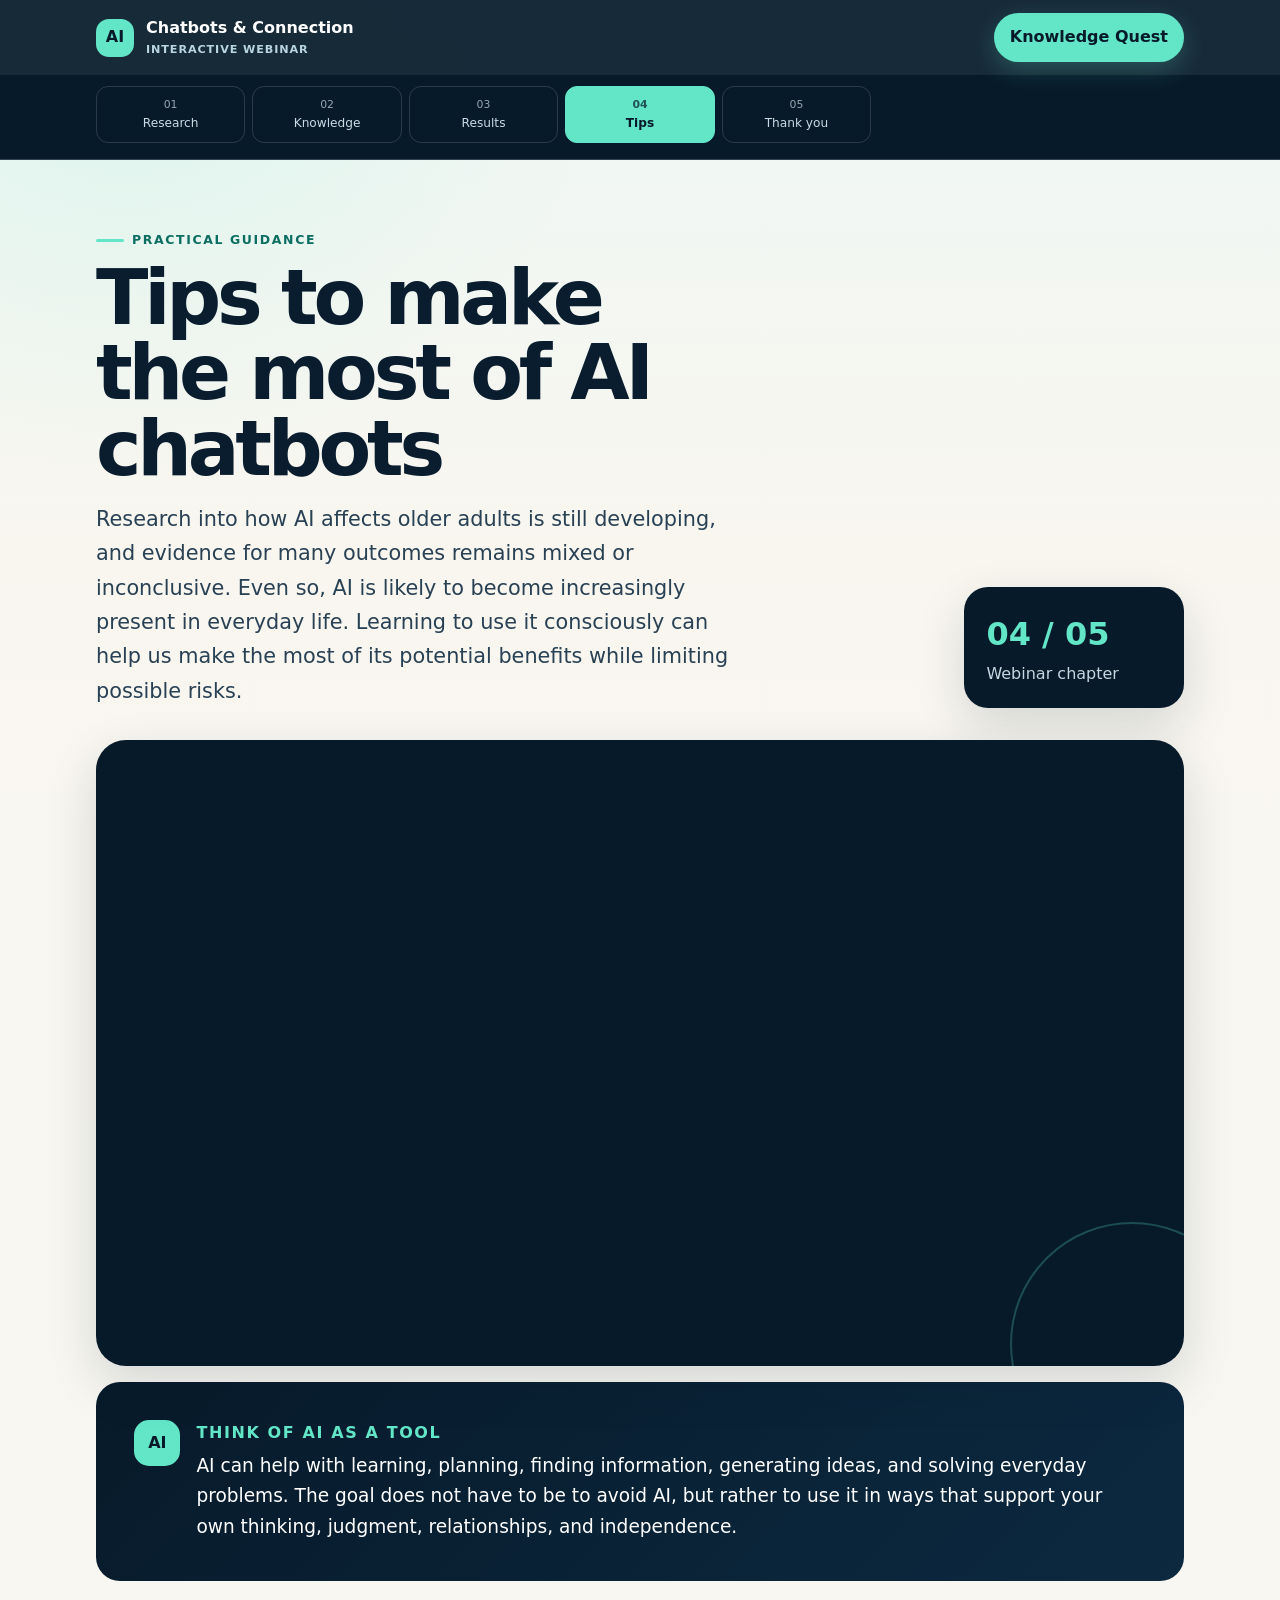
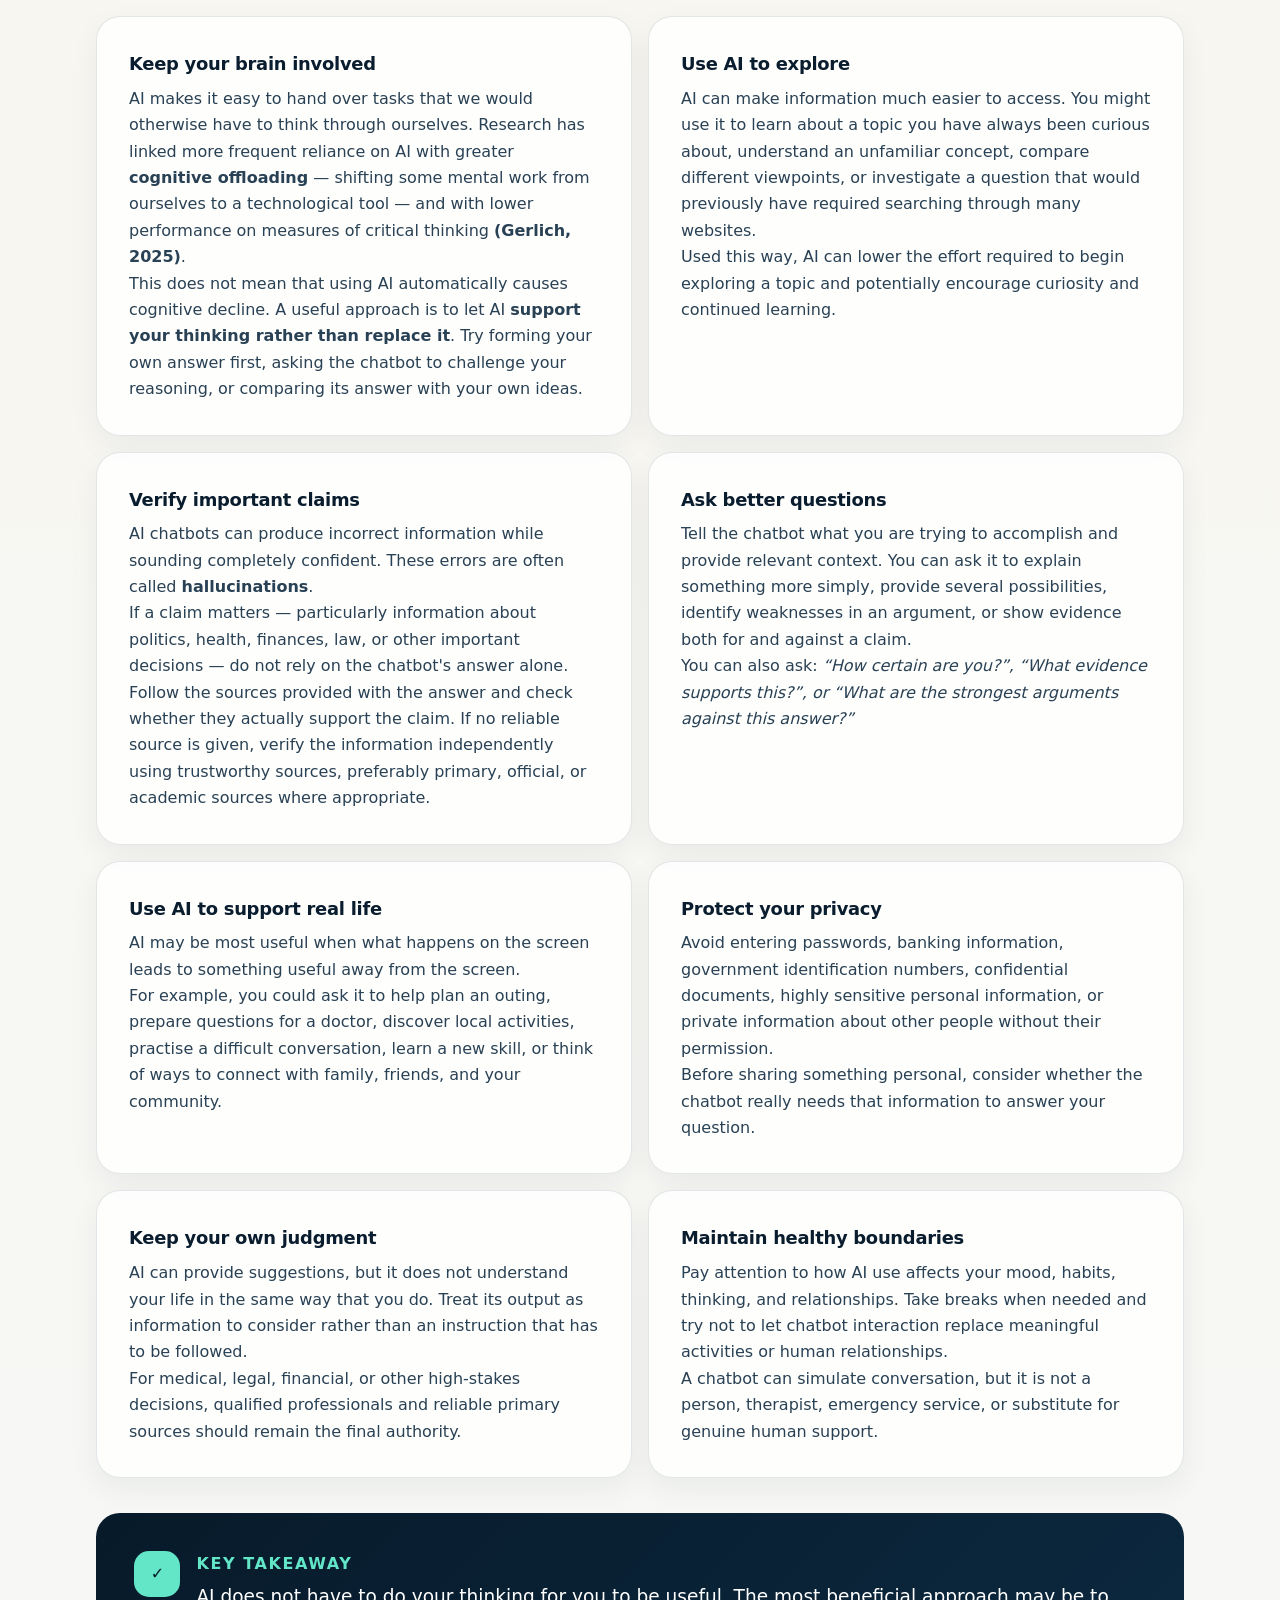
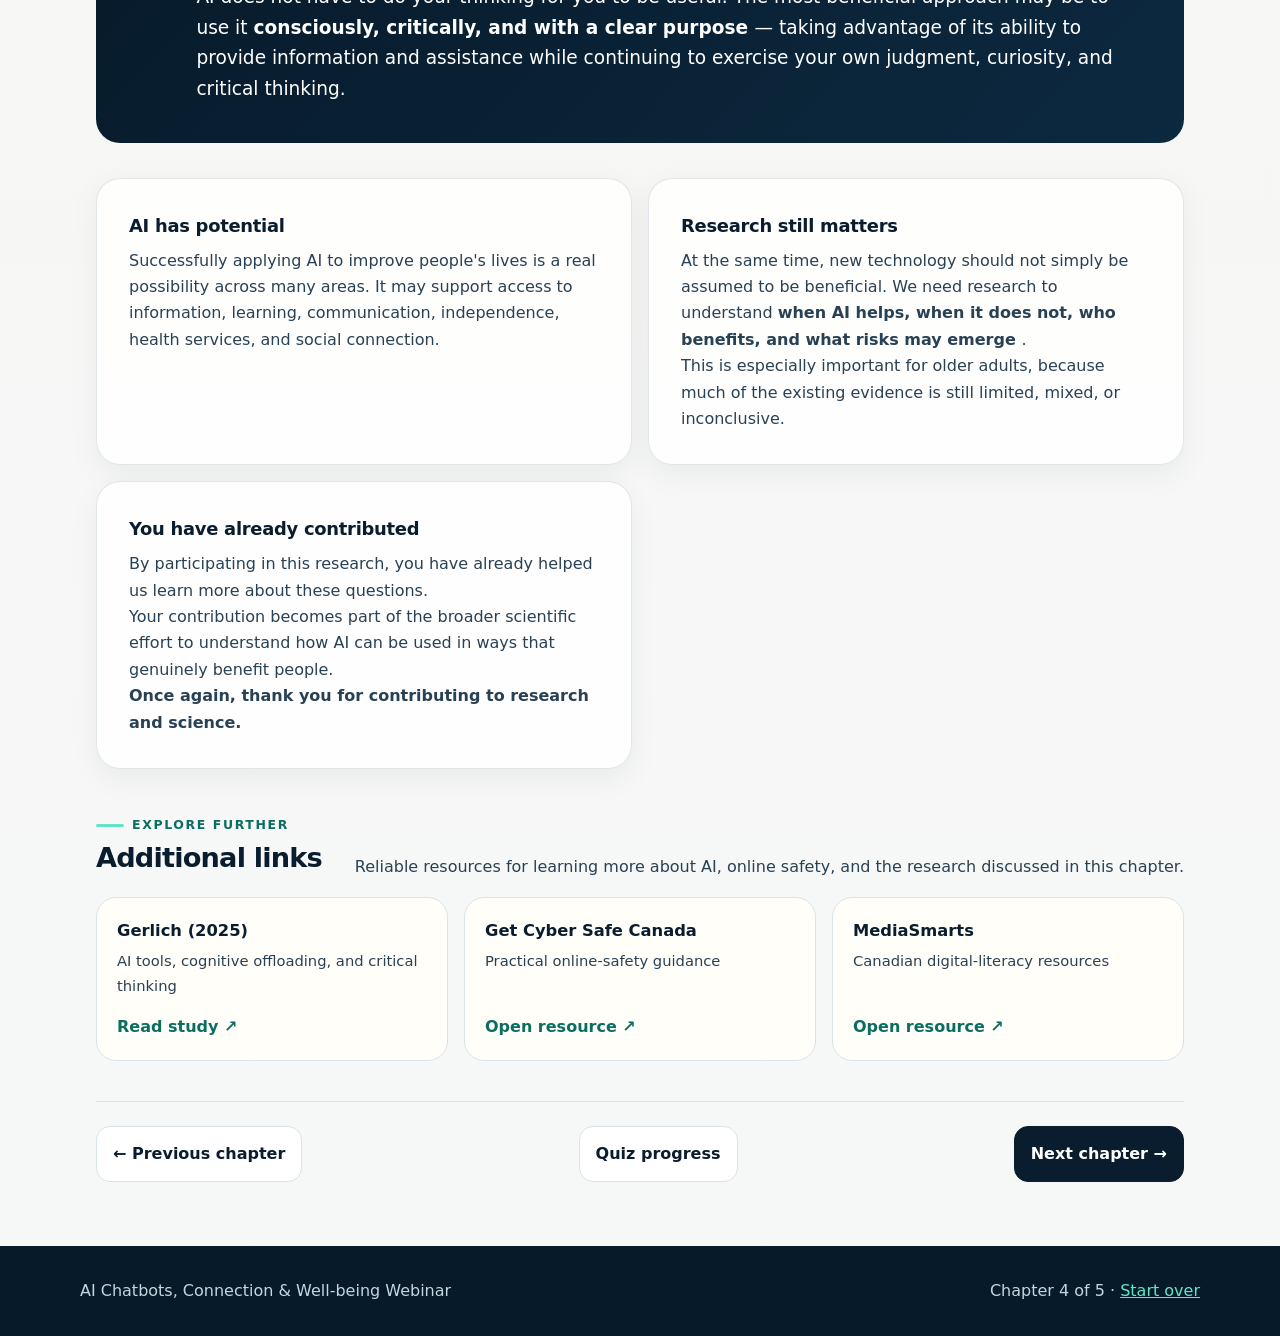
==== commit 45cb7891: "Update ai-chatbot-tips.html" ====
--- a/ai-chatbot-tips.html
+++ b/ai-chatbot-tips.html
@@ -152,7 +152,7 @@
   ">
 
     <iframe
-      src="https://youtu.be/PHUsa2tgUDc"
+      src="https://www.youtube.com/embed/PHUsa2tgUDc"
       title="Chapter 1: Research Overview"
       style="
         position: absolute;
@@ -167,13 +167,6 @@
     ></iframe>
 
   </div>
-
-  <div class="video-note">
-    <span>
-      Watch the video for a plain-language introduction to the study.
-    </span>
-  </div>
-
 </section>
 
 
